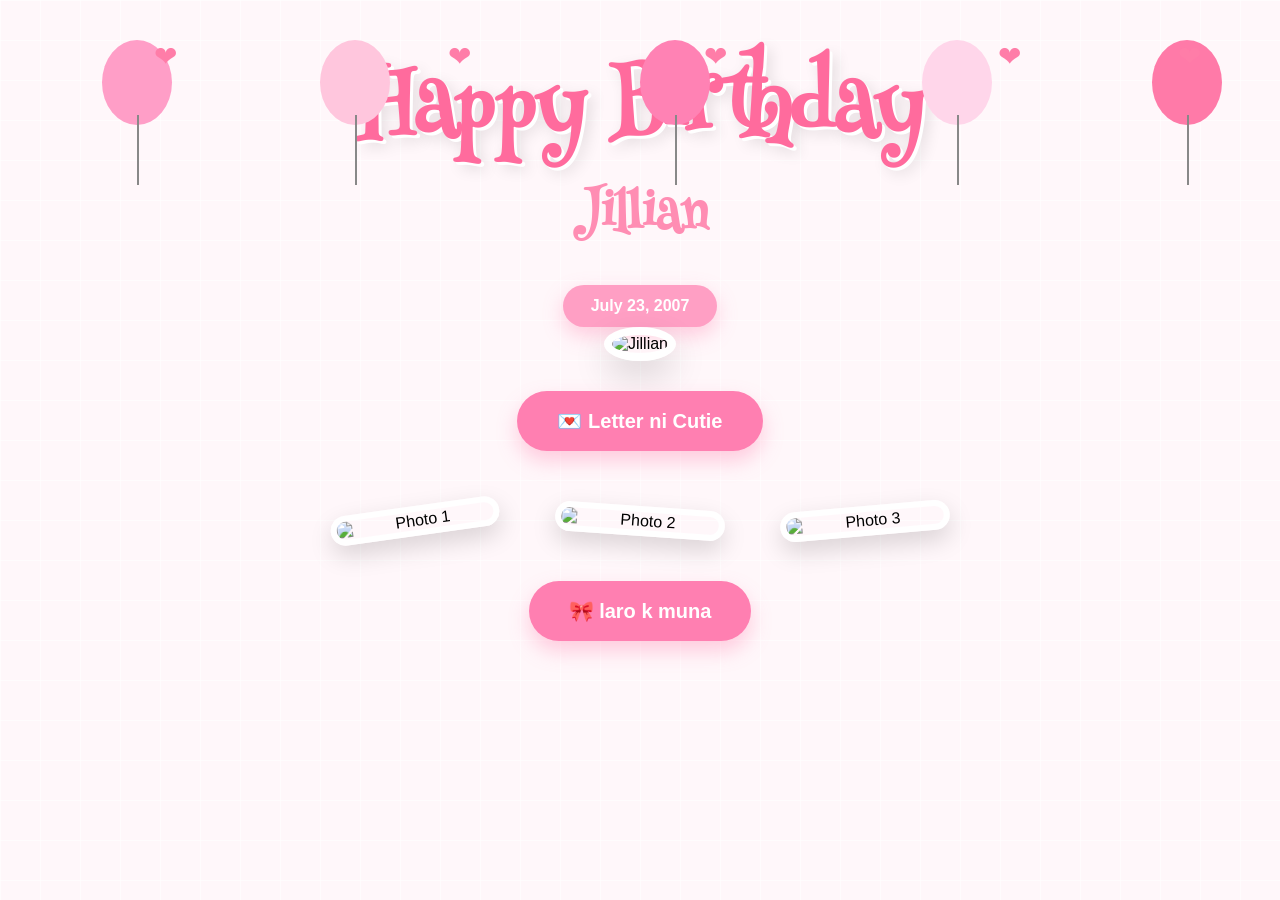
==== index.html @ 8d05cf62 "Add files via upload" ====
<!DOCTYPE html>
<html lang="en">

<head>
    <meta charset="UTF-8">
    <meta name="viewport" content="width=device-width, initial-scale=1.0">

    <title>Happy Birthday Jillian</title>

    <!-- Google Font -->
    <link rel="preconnect" href="https://fonts.googleapis.com">
    <link rel="preconnect" href="https://fonts.gstatic.com" crossorigin>
    <link href="https://fonts.googleapis.com/css2?family=Henny+Penny&display=swap" rel="stylesheet">

    <!-- Your CSS -->
    <link rel="stylesheet" href="style.css">
</head>

<body>

<div class="balloon balloon1"></div>
<div class="balloon balloon2"></div>
<div class="balloon balloon3"></div>
<div class="balloon balloon4"></div>
<div class="balloon balloon5"></div>

<div class="heart heart1">❤</div>
<div class="heart heart2">❤</div>
<div class="heart heart3">❤</div>
<div class="heart heart4">❤</div>
<div class="heart heart5">❤</div>

<body>

    <h1 class="title">Happy Birthday</h1>

    <h2 class="name">Jillian</h2>

    <div class="date">
        July 23, 2007
    </div>

    <div class="profile-container">
        <img src="images/jillian.jpg" class="profile" alt="Jillian">
    </div>

    <button id="openLetter">
        💌 Letter ni Cutie
    </button>

    <div class="gallery">

        <img src="images/photo1.jpg" alt="Photo 1">

        <img src="images/photo2.jpg" alt="Photo 2">

        <img src="images/photo3.jpg" alt="Photo 3">

    </div>

    <div id="letter">

        <h2>Dear Jillian,</h2>

        <p>
            Happy happy birthday bff ko na palagi ako binubullyyy!!<br><br>

            Enjoy ur dayyyy and spend ur pera wisely cuz I know for sure dami mong pera ngaunnn.<br><br>

            Hindi na para mag long message pa kasi hindi naman ako weirdo HAHAHAHA, pero happy birthday!!!!<br><br>

            Sana friend mo pa rin aq at ka-streak hanggang 90th birthday mo... kaso baka patay na ako non JAJAHAHAHAHAHA.<br><br>

            Happy Birthday, Jillian!! Enjoy your special day!!
        </p>

        <button id="closeLetter">
            Close
        </button>

    </div>

    <script src="script.js"></script>

</body>

<button onclick="window.location.href='memory.html'">
    🎀 laro k muna
</button>
---- style.css ----
/* ===========================
   GENERAL
=========================== */

*{
    margin:0;
    padding:0;
    box-sizing:border-box;
}

body{
    background:#fff7fa;
    background-image:
        linear-gradient(rgba(255,255,255,.6) 1px, transparent 1px),
        linear-gradient(90deg, rgba(255,255,255,.6) 1px, transparent 1px);
    background-size:40px 40px;

    font-family:Arial, sans-serif;
    text-align:center;
    overflow-x:hidden;
    animation:fadeIn 1.2s ease;
    padding:40px 20px;
}

/* ===========================
   TITLE
=========================== */

.title{
    font-family:"Henny Penny", cursive;
    font-size:80px;
    color:#ff6b9d;
    text-shadow:
        3px 3px 0 white,
        6px 6px 15px rgba(0,0,0,.12);

    animation:bounce 3s ease-in-out infinite;
}

.name{
    font-family:"Henny Penny", cursive;
    font-size:48px;
    color:#ff8db3;
    margin-top:-8px;
    margin-bottom:15px;
}

/* ===========================
   DATE
=========================== */

.date{
    display:inline-block;

    margin-top:10px;

    background:#ff9fc4;

    color:white;

    padding:12px 28px;

    border-radius:40px;

    font-weight:bold;

    box-shadow:0 8px 20px rgba(255,120,170,.35);
}

/* ===========================
   PROFILE PHOTO
=========================== */

.profile{

    width:260px;

    border-radius:50%;

    border:8px solid white;

    object-fit:cover;

    box-shadow:0 15px 35px rgba(0,0,0,.15);

    transition:.3s;
}

.profile:hover{

    transform:scale(1.04);
}

/* ===========================
   BUTTONS
=========================== */

button{

    margin-top:30px;

    background:#ff7fb1;

    color:white;

    border:none;

    padding:18px 40px;

    border-radius:50px;

    font-size:20px;

    font-weight:bold;

    cursor:pointer;

    transition:.3s;

    box-shadow:0 10px 20px rgba(255,120,170,.35);
}

button:hover{

    background:#ff5d9a;

    transform:translateY(-4px) scale(1.05);
}

/* ===========================
   LETTER POPUP
=========================== */

#letter{

    display:none;

    position:fixed;

    top:50%;

    left:50%;

    transform:translate(-50%,-50%);

    width:90%;

    max-width:720px;

    background:white;

    border-radius:30px;

    padding:40px;

    box-shadow:0 20px 50px rgba(0,0,0,.18);

    z-index:999;

    animation:popup .35s ease;
}

#letter h2{

    font-family:"Henny Penny", cursive;

    color:#ff7aa8;

    font-size:40px;

    margin-bottom:20px;
}

#letter p{

    font-size:20px;

    color:#444;

    line-height:1.8;

    margin-bottom:25px;
}

/* ===========================
   GALLERY
=========================== */

.gallery{

    margin-top:40px;

    display:flex;

    justify-content:center;

    align-items:center;

    gap:25px;

    flex-wrap:wrap;

}

.gallery img{

    width:170px;

    margin:15px;

    border-radius:20px;

    border:6px solid white;

    box-shadow:0 10px 25px rgba(0,0,0,.15);

    transition:.3s;
}

.gallery img:nth-child(1){

    transform:rotate(-8deg);

}

.gallery img:nth-child(2){

    transform:rotate(4deg);

}

.gallery img:nth-child(3){

    transform:rotate(-5deg);

}

.gallery img:hover{

    transform:scale(1.08) rotate(0deg);

}
/* ===========================
   ANIMATIONS
=========================== */

@keyframes fadeIn{

    from{

        opacity:0;

    }

    to{

        opacity:1;

    }

}

@keyframes bounce{

    0%{

        transform:translateY(0);

    }

    50%{

        transform:translateY(-10px);

    }

    100%{

        transform:translateY(0);

    }

}

@keyframes popup{

    from{

        opacity:0;

        transform:translate(-50%,-50%) scale(.8);

    }

    to{

        opacity:1;

        transform:translate(-50%,-50%) scale(1);

    }

}

/* ===========================
   RESPONSIVE
=========================== */

@media(max-width:768px){

    .title{

        font-size:55px;

    }

    .name{

        font-size:34px;

    }

    .profile{

        width:190px;

    }

    .date{

        font-size:15px;

    }

    button{

        font-size:17px;

        padding:15px 28px;

    }

    #letter{

        padding:25px;

    }

    #letter h2{

        font-size:32px;

    }

    #letter p{

        font-size:17px;

    }

}

/* ===========================
   FLOATING BALLOONS
=========================== */

.balloon{
    position: fixed;
    width: 70px;
    height: 85px;
    border-radius: 50%;
    z-index: 5;
    pointer-events: none;
    animation: floatBalloon 12s linear infinite;
}
.balloon::before{

    content:"";

    position:absolute;

    width:2px;

    height:70px;

    background:#888;

    left:50%;

    top:75px;
}

.balloon1{

    background:#ff9ec7;

    left:8%;

    animation-duration:12s;

}

.balloon2{

    background:#ffc6dd;

    left:25%;

    animation-duration:16s;

}

.balloon3{

    background:#ff82b4;

    left:50%;

    animation-duration:14s;

}

.balloon4{

    background:#ffd6ea;

    left:72%;

    animation-duration:18s;

}

.balloon5{

    background:#ff7aa8;

    left:90%;

    animation-duration:15s;

}

@keyframes floatBalloon{

    from{

        transform:translateY(120vh);

    }

    to{

        transform:translateY(-200px);

    }

}

/* ===========================
   FLOATING HEARTS
=========================== */

.heart{
    position: fixed;
    color: #ff7da8;
    font-size: 28px;
    z-index: 5;
    pointer-events: none;
    animation: floatHeart 8s linear infinite;
}

.heart1{

    left:12%;

    animation-duration:8s;

}

.heart2{

    left:35%;

    animation-duration:10s;

}

.heart3{

    left:55%;

    animation-duration:9s;

}

.heart4{

    left:78%;

    animation-duration:11s;

}

.heart5{

    left:92%;

    animation-duration:7s;

}

@keyframes floatHeart{

    from{

        transform:translateY(110vh) rotate(0deg);

    }

    to{

        transform:translateY(-150px) rotate(360deg);

    }

}
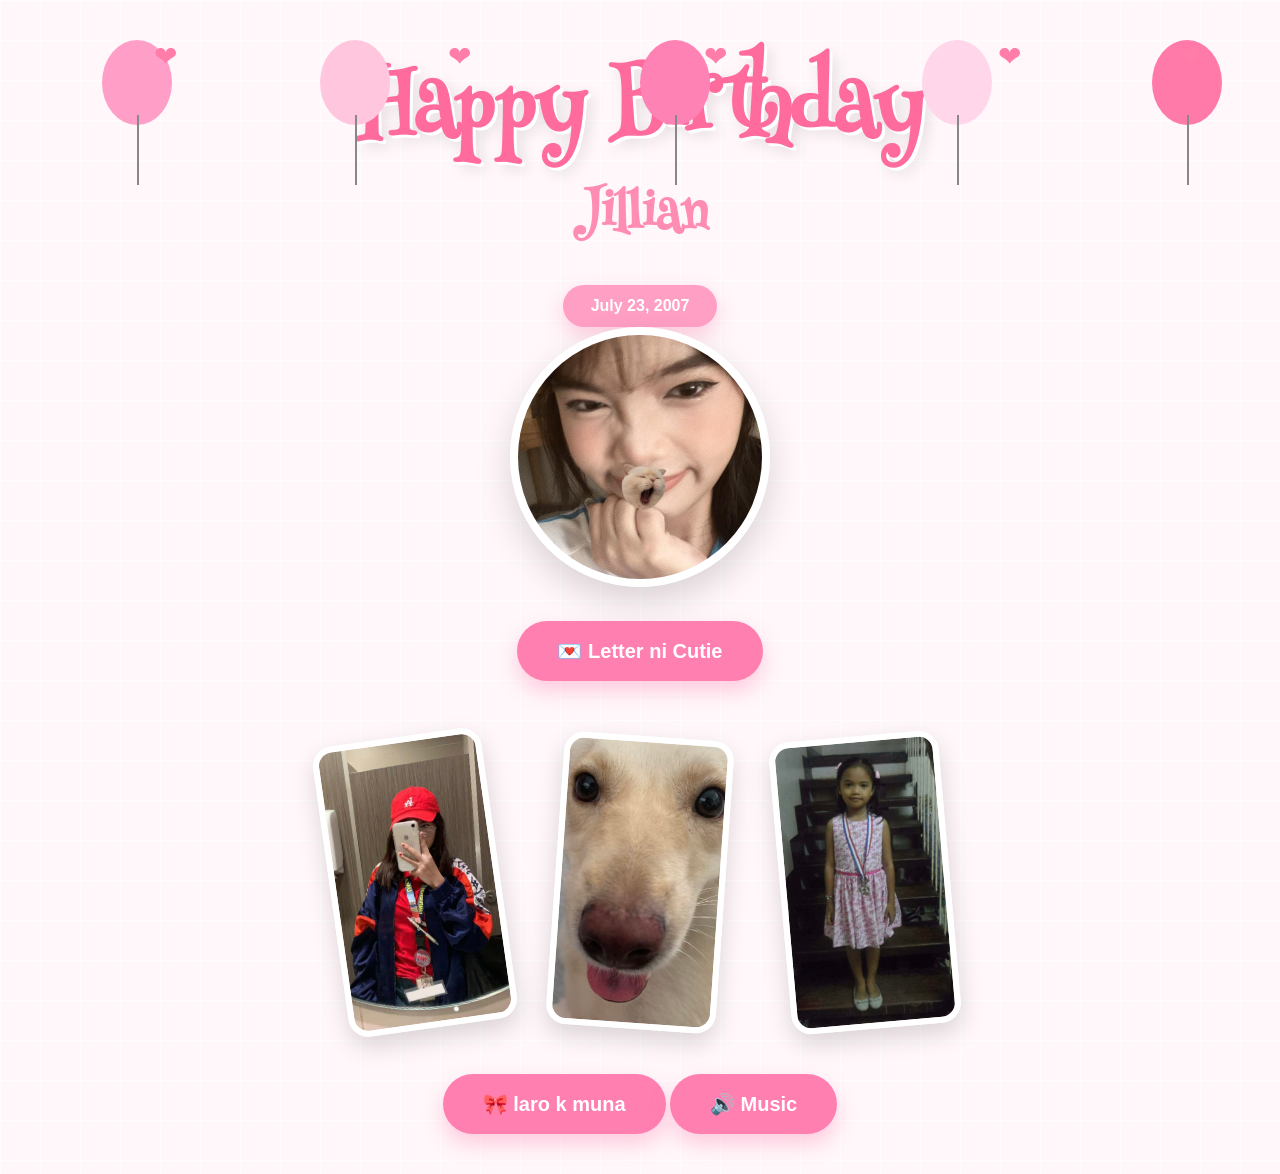
==== commit 23bf0a6f: "Update index.html" ====
--- a/index.html
+++ b/index.html
@@ -12,26 +12,27 @@
     <link rel="preconnect" href="https://fonts.gstatic.com" crossorigin>
     <link href="https://fonts.googleapis.com/css2?family=Henny+Penny&display=swap" rel="stylesheet">
 
-    <!-- Your CSS -->
+    <!-- CSS -->
     <link rel="stylesheet" href="style.css">
 </head>
 
 <body>
 
-<div class="balloon balloon1"></div>
-<div class="balloon balloon2"></div>
-<div class="balloon balloon3"></div>
-<div class="balloon balloon4"></div>
-<div class="balloon balloon5"></div>
+    <!-- Floating Balloons -->
+    <div class="balloon balloon1"></div>
+    <div class="balloon balloon2"></div>
+    <div class="balloon balloon3"></div>
+    <div class="balloon balloon4"></div>
+    <div class="balloon balloon5"></div>
 
-<div class="heart heart1">❤</div>
-<div class="heart heart2">❤</div>
-<div class="heart heart3">❤</div>
-<div class="heart heart4">❤</div>
-<div class="heart heart5">❤</div>
+    <!-- Floating Hearts -->
+    <div class="heart heart1">❤</div>
+    <div class="heart heart2">❤</div>
+    <div class="heart heart3">❤</div>
+    <div class="heart heart4">❤</div>
+    <div class="heart heart5">❤</div>
 
-<body>
-
+    <!-- Title -->
     <h1 class="title">Happy Birthday</h1>
 
     <h2 class="name">Jillian</h2>
@@ -40,14 +41,17 @@
         July 23, 2007
     </div>
 
+    <!-- Profile Picture -->
     <div class="profile-container">
         <img src="images/jillian.jpg" class="profile" alt="Jillian">
     </div>
 
+    <!-- Letter Button -->
     <button id="openLetter">
         💌 Letter ni Cutie
     </button>
 
+    <!-- Gallery -->
     <div class="gallery">
 
         <img src="images/photo1.jpg" alt="Photo 1">
@@ -58,9 +62,10 @@
 
     </div>
 
+    <!-- Letter -->
     <div id="letter">
 
-        <h2>Dear Jillian,</h2>
+        <h2>"Dear Jillian,"</h2>
 
         <p>
             Happy happy birthday bff ko na palagi ako binubullyyy!!<br><br>
@@ -69,7 +74,7 @@
 
             Hindi na para mag long message pa kasi hindi naman ako weirdo HAHAHAHA, pero happy birthday!!!!<br><br>
 
-            Sana friend mo pa rin aq at ka-streak hanggang 90th birthday mo... kaso baka patay na ako non JAJAHAHAHAHAHA.<br><br>
+            Sana friend mo pa rin aq at ka-streak hanggang 90th birthday mo... kaso baka patay na ako non JAJAHAHAHAHAHA<br><br>
 
             Happy Birthday, Jillian!! Enjoy your special day!!
         </p>
@@ -80,10 +85,25 @@
 
     </div>
 
+    <!-- Memory Game Button -->
+    <button onclick="window.location.href='memory.html'">
+        🎀 laro k muna
+    </button>
+
+    <!-- Music Button -->
+    <button id="musicBtn">
+        🔊 Music
+    </button>
+
+    <!-- Background Music -->
+    <audio id="bgMusic" loop>
+        <source src="music/birthday.mp3" type="audio/mpeg">
+        Your browser does not support the audio element.
+    </audio>
+
+    <!-- JavaScript -->
     <script src="script.js"></script>
 
 </body>
 
-<button onclick="window.location.href='memory.html'">
-    🎀 laro k muna
-</button>
+</html>
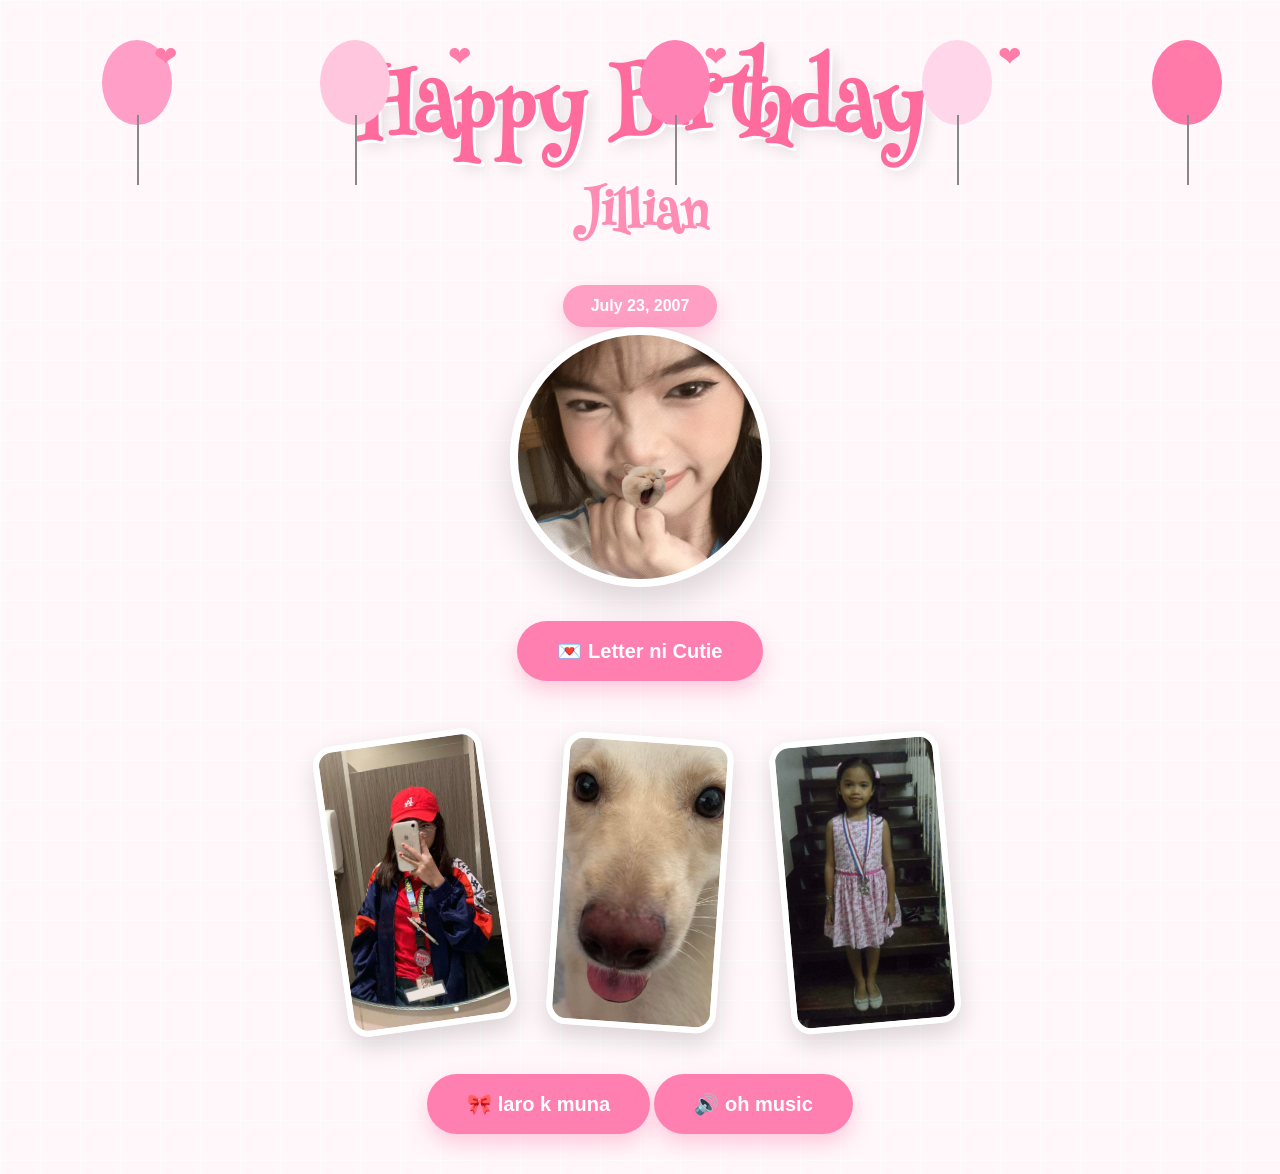
==== commit 81818133: "Add files via upload" ====
--- a/index.html
+++ b/index.html
@@ -92,7 +92,7 @@
 
     <!-- Music Button -->
     <button id="musicBtn">
-        🔊 Music
+        🔊 oh music
     </button>
 
     <!-- Background Music -->
@@ -106,4 +106,4 @@
 
 </body>
 
-</html>
+</html>
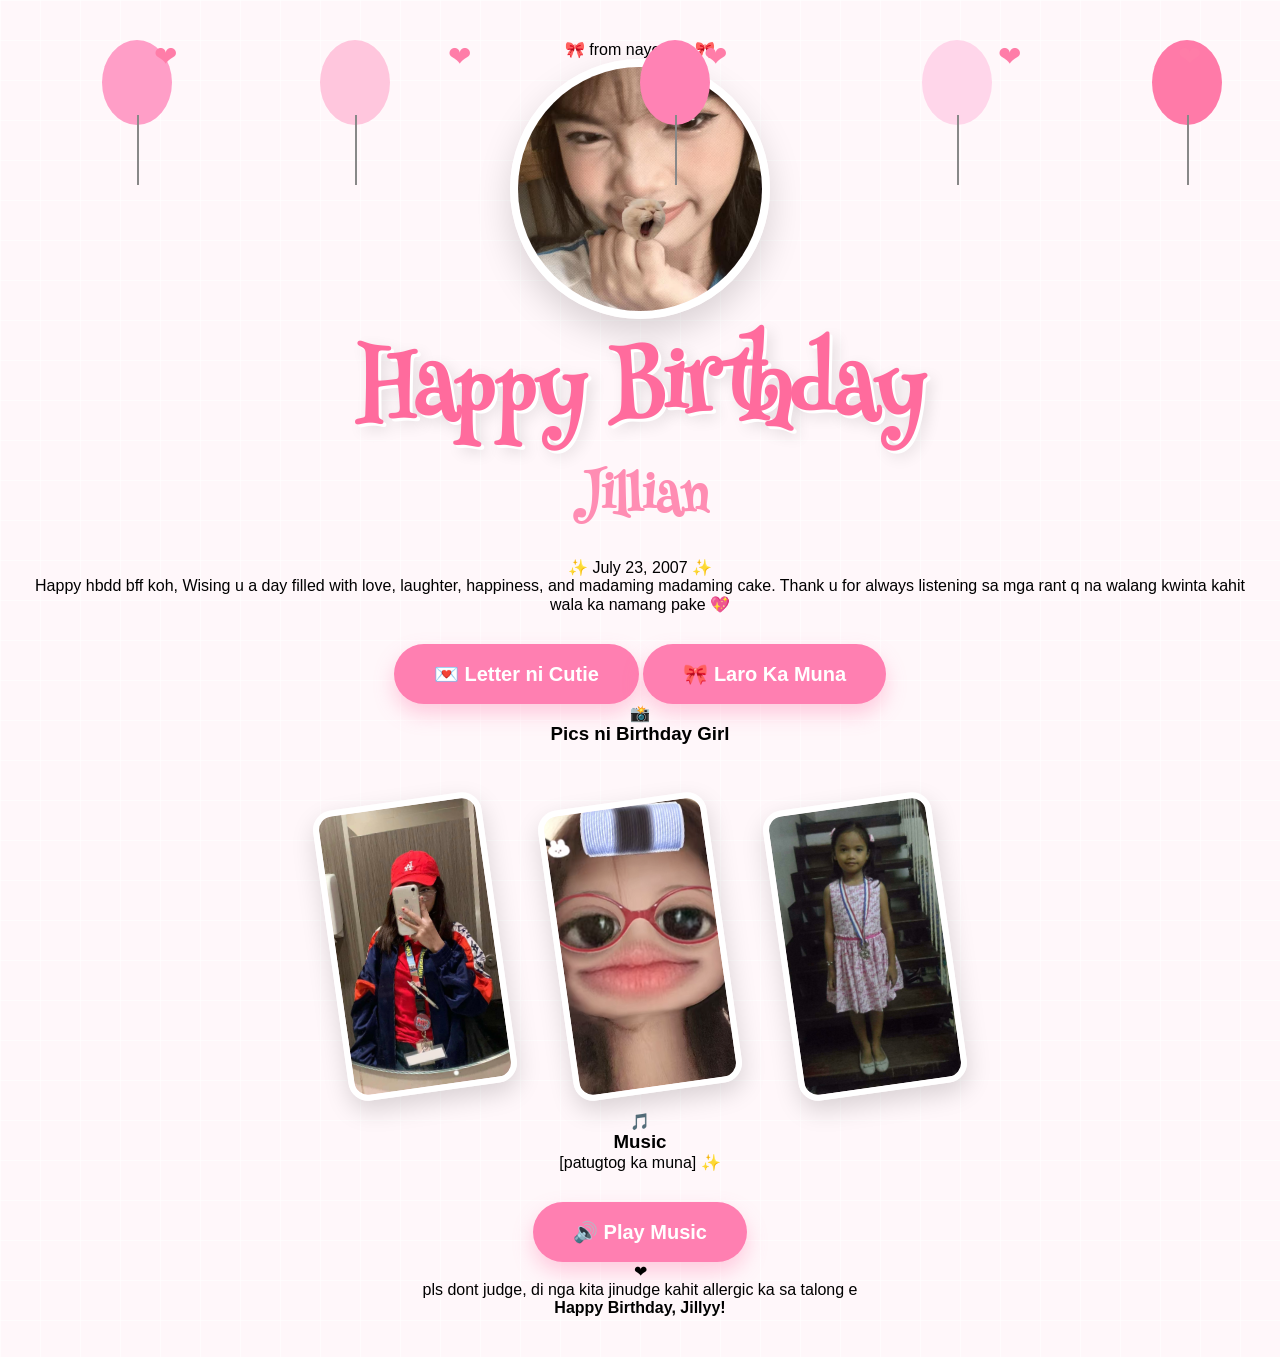
==== commit 5b231dbc: "Update index.html" ====
--- a/index.html
+++ b/index.html
@@ -7,10 +7,11 @@
 
     <title>Happy Birthday Jillian</title>
 
-    <!-- Google Font -->
+    <!-- Google Fonts -->
     <link rel="preconnect" href="https://fonts.googleapis.com">
     <link rel="preconnect" href="https://fonts.gstatic.com" crossorigin>
-    <link href="https://fonts.googleapis.com/css2?family=Henny+Penny&display=swap" rel="stylesheet">
+
+    <link href="https://fonts.googleapis.com/css2?family=Henny+Penny&family=Quicksand:wght@400;500;600;700&display=swap" rel="stylesheet">
 
     <!-- CSS -->
     <link rel="stylesheet" href="style.css">
@@ -18,7 +19,16 @@
 
 <body>
 
+    <!-- Background Decorations -->
+
+    <div class="gradient-bg"></div>
+
+    <div class="blur-circle blur1"></div>
+    <div class="blur-circle blur2"></div>
+    <div class="blur-circle blur3"></div>
+
     <!-- Floating Balloons -->
+
     <div class="balloon balloon1"></div>
     <div class="balloon balloon2"></div>
     <div class="balloon balloon3"></div>
@@ -26,84 +36,247 @@
     <div class="balloon balloon5"></div>
 
     <!-- Floating Hearts -->
+
     <div class="heart heart1">❤</div>
     <div class="heart heart2">❤</div>
     <div class="heart heart3">❤</div>
     <div class="heart heart4">❤</div>
     <div class="heart heart5">❤</div>
 
-    <!-- Title -->
-    <h1 class="title">Happy Birthday</h1>
-
-    <h2 class="name">Jillian</h2>
-
-    <div class="date">
-        July 23, 2007
-    </div>
-
-    <!-- Profile Picture -->
-    <div class="profile-container">
-        <img src="images/jillian.jpg" class="profile" alt="Jillian">
-    </div>
-
-    <!-- Letter Button -->
-    <button id="openLetter">
-        💌 Letter ni Cutie
-    </button>
-
-    <!-- Gallery -->
-    <div class="gallery">
-
-        <img src="images/photo1.jpg" alt="Photo 1">
-
-        <img src="images/photo2.jpg" alt="Photo 2">
-
-        <img src="images/photo3.jpg" alt="Photo 3">
-
-    </div>
-
-    <!-- Letter -->
-    <div id="letter">
-
-        <h2>"Dear Jillian,"</h2>
+    <!-- Sparkles -->
+
+    <div class="sparkle sparkle1"></div>
+    <div class="sparkle sparkle2"></div>
+    <div class="sparkle sparkle3"></div>
+    <div class="sparkle sparkle4"></div>
+    <div class="sparkle sparkle5"></div>
+    <div class="sparkle sparkle6"></div>
+
+    <!-- Page Container -->
+
+    <main class="container">
+
+        <!-- Hero Card -->
+
+        <section class="hero-card">
+
+            <div class="ribbon">
+                🎀 from nayeonie 🎀
+            </div>
+
+            <div class="profile-wrapper">
+
+                <div class="profile-ring">
+
+                    <img
+                        src="images/jillian.jpg"
+                        alt="Jillian"
+                        class="profile">
+
+                </div>
+
+            </div>
+
+            <h1 class="title">
+                Happy Birthday
+            </h1>
+
+            <h2 class="name">
+                Jillian
+            </h2>
+
+            <div class="date-pill">
+                ✨ July 23, 2007 ✨
+            </div>
+
+            <p class="subtitle">
+                Happy hbdd bff koh, Wising u a day filled with love,
+                laughter, happiness, and madaming madaming cake.
+                Thank u for always listening sa mga rant q na walang kwinta 
+                kahit wala ka namang pake 💖
+            </p>
+
+            <div class="hero-buttons">
+
+                <button id="openLetter" class="primary-btn">
+                    💌 Letter ni Cutie
+                </button>
+
+                <button
+                    class="secondary-btn"
+                    onclick="window.location.href='memory.html'">
+
+                    🎀 Laro Ka Muna
+
+                </button>
+
+            </div>
+
+        </section>
+
+        <!-- Photo Gallery -->
+
+        <section class="gallery-section">
+
+            <div class="section-title">
+
+                <span>📸</span>
+
+                <h3>Pics ni Birthday Girl</h3>
+
+            </div>
+
+            <div class="gallery">
+
+                <div class="photo-card">
+
+                    <img
+                        src="images/photo1.jpg"
+                        alt="Photo 1">
+
+                </div>
+
+                <div class="photo-card">
+
+                    <img
+                        src="images/photo2.jpg"
+                        alt="Photo 2">
+
+                </div>
+
+                <div class="photo-card">
+
+                    <img
+                        src="images/photo3.jpg"
+                        alt="Photo 3">
+
+                </div>
+
+            </div>
+
+        </section>
+                <!-- Letter Modal -->
+
+        <div class="overlay" id="overlay"></div>
+
+        <div id="letter" class="letter-modal">
+
+            <div class="letter-paper">
+
+                <div class="letter-top">
+
+                    <div class="stamp">
+                        💌
+                    </div>
+
+                    <h2>
+                        Dear Jillian,
+                    </h2>
+
+                </div>
+
+                <div class="letter-content">
+
+                    <p>
+                        Happy happy birthday bff ko na palagi ako binubullyyy!!
+                    </p>
+
+                    <p>
+                        Enjoy ur dayyyy and spend ur pera wisely cuz I know for sure dami mong pera ngaunnn.
+                    </p>
+
+                    <p>
+                        Hindi na para mag long message pa kasi hindi naman ako weirdo HAHAHAHA, pero happy birthday!!!!
+                    </p>
+
+                    <p>
+                        Sana friend mo pa rin aq at ka-streak hanggang 90th birthday mo...
+                        kaso baka patay na ako non JAJAHAHAHAHAHA
+                    </p>
+
+                    <p>
+                        Happy Birthday, Jillian!!
+                        Enjoy your special day!! 💖
+                    </p>
+
+                </div>
+
+                <button id="closeLetter" class="close-btn">
+                    Close Letter
+                </button>
+
+            </div>
+
+        </div>
+
+        <!-- Music Card -->
+
+        <section class="music-card">
+
+            <div class="music-icon">
+                🎵
+            </div>
+
+            <div class="music-text">
+
+                <h3>
+                    Music
+                </h3>
+
+                <p>
+                    [patugtog ka muna] ✨
+                </p>
+
+            </div>
+
+            <button id="musicBtn" class="music-btn">
+                🔊 Play Music
+            </button>
+
+        </section>
+
+    </main>
+
+    <!-- Footer -->
+
+    <footer>
+
+        <div class="footer-heart">
+
+            ❤
+
+        </div>
 
         <p>
-            Happy happy birthday bff ko na palagi ako binubullyyy!!<br><br>
-
-            Enjoy ur dayyyy and spend ur pera wisely cuz I know for sure dami mong pera ngaunnn.<br><br>
-
-            Hindi na para mag long message pa kasi hindi naman ako weirdo HAHAHAHA, pero happy birthday!!!!<br><br>
-
-            Sana friend mo pa rin aq at ka-streak hanggang 90th birthday mo... kaso baka patay na ako non JAJAHAHAHAHAHA<br><br>
-
-            Happy Birthday, Jillian!! Enjoy your special day!!
+
+            pls dont judge, di nga
+            kita jinudge kahit
+            allergic ka sa talong e
+
         </p>
 
-        <button id="closeLetter">
-            Close
-        </button>
-
-    </div>
-
-    <!-- Memory Game Button -->
-    <button onclick="window.location.href='memory.html'">
-        🎀 laro k muna
-    </button>
-
-    <!-- Music Button -->
-    <button id="musicBtn">
-        🔊 oh music
-    </button>
+        <h4>
+
+            Happy Birthday, Jillyy!
+
+        </h4>
+
+    </footer>
 
     <!-- Background Music -->
+
     <audio id="bgMusic" loop>
-        <source src="music/birthday.mp3" type="audio/mpeg">
-        Your browser does not support the audio element.
+
+        <source
+            src="music/birthday.mp3"
+            type="audio/mpeg">
+
     </audio>
 
     <!-- JavaScript -->
+
     <script src="script.js"></script>
 
 </body>
 
-</html>+</html>
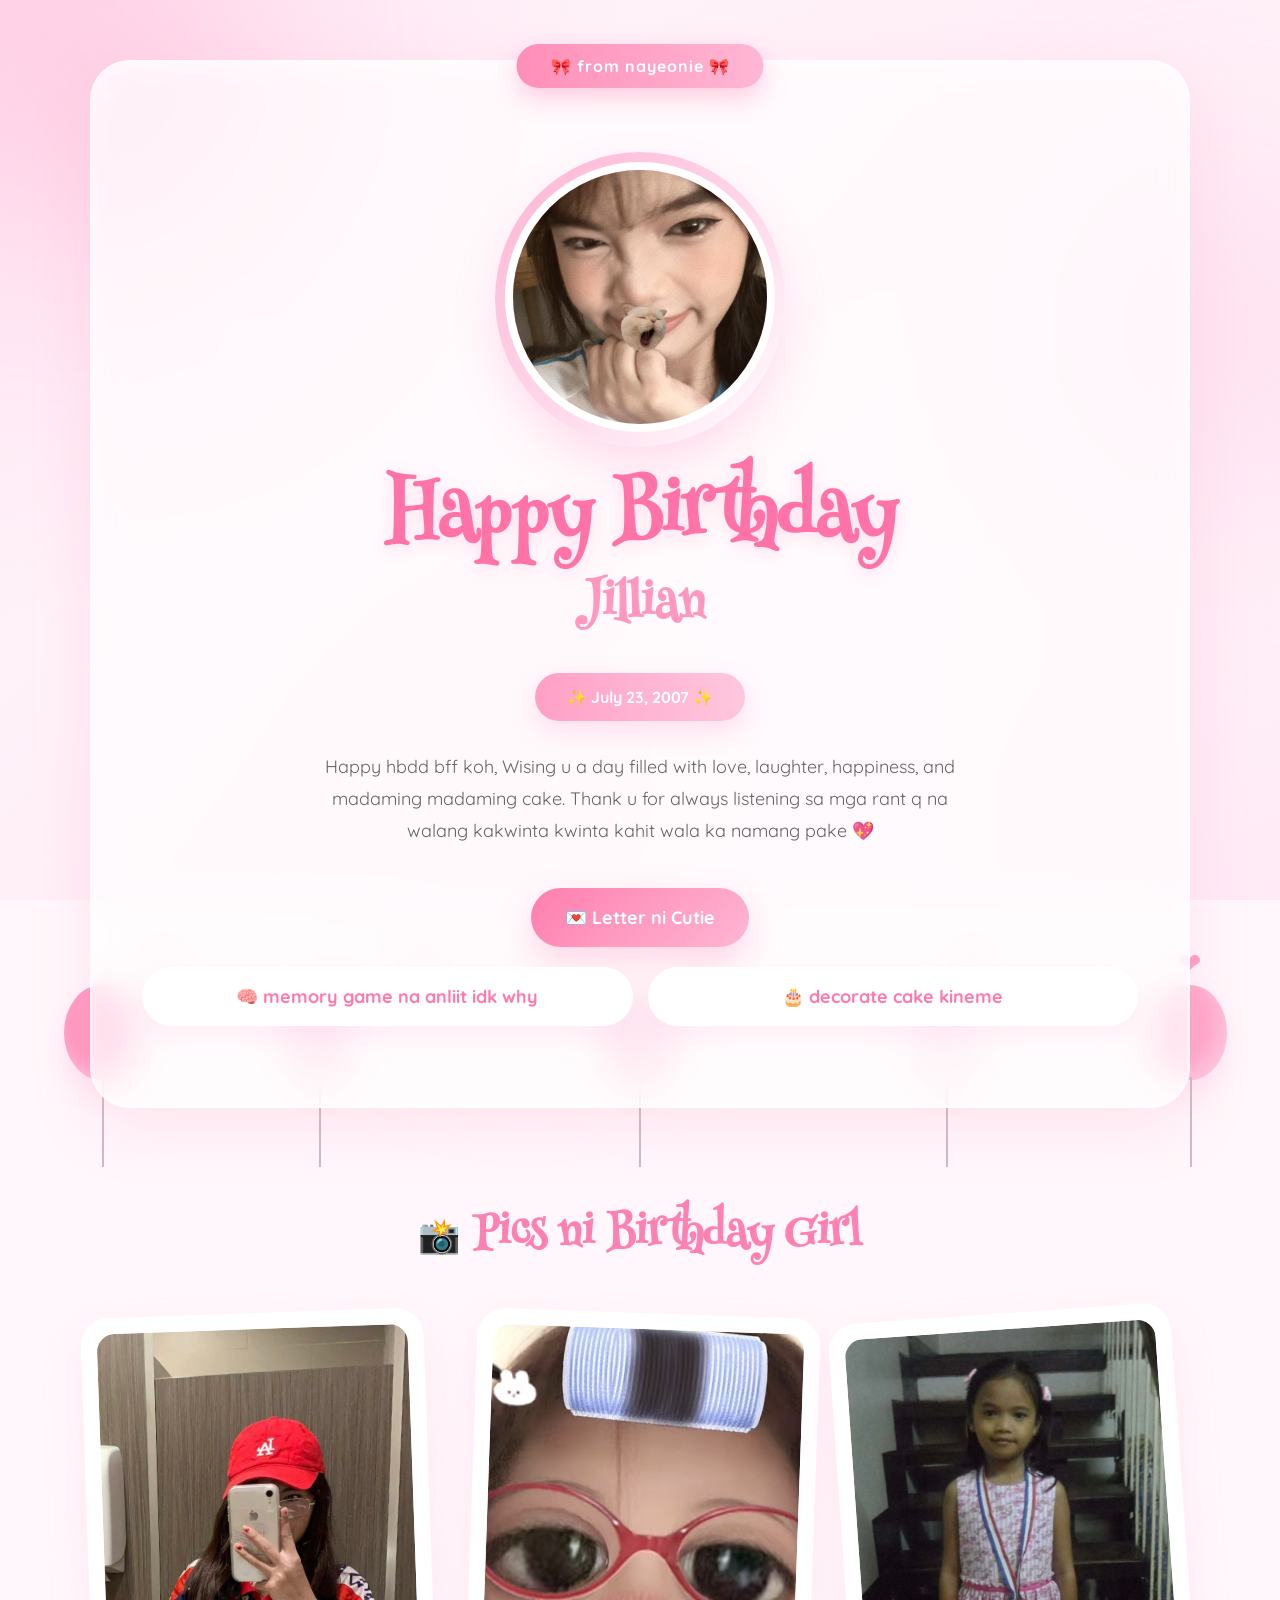
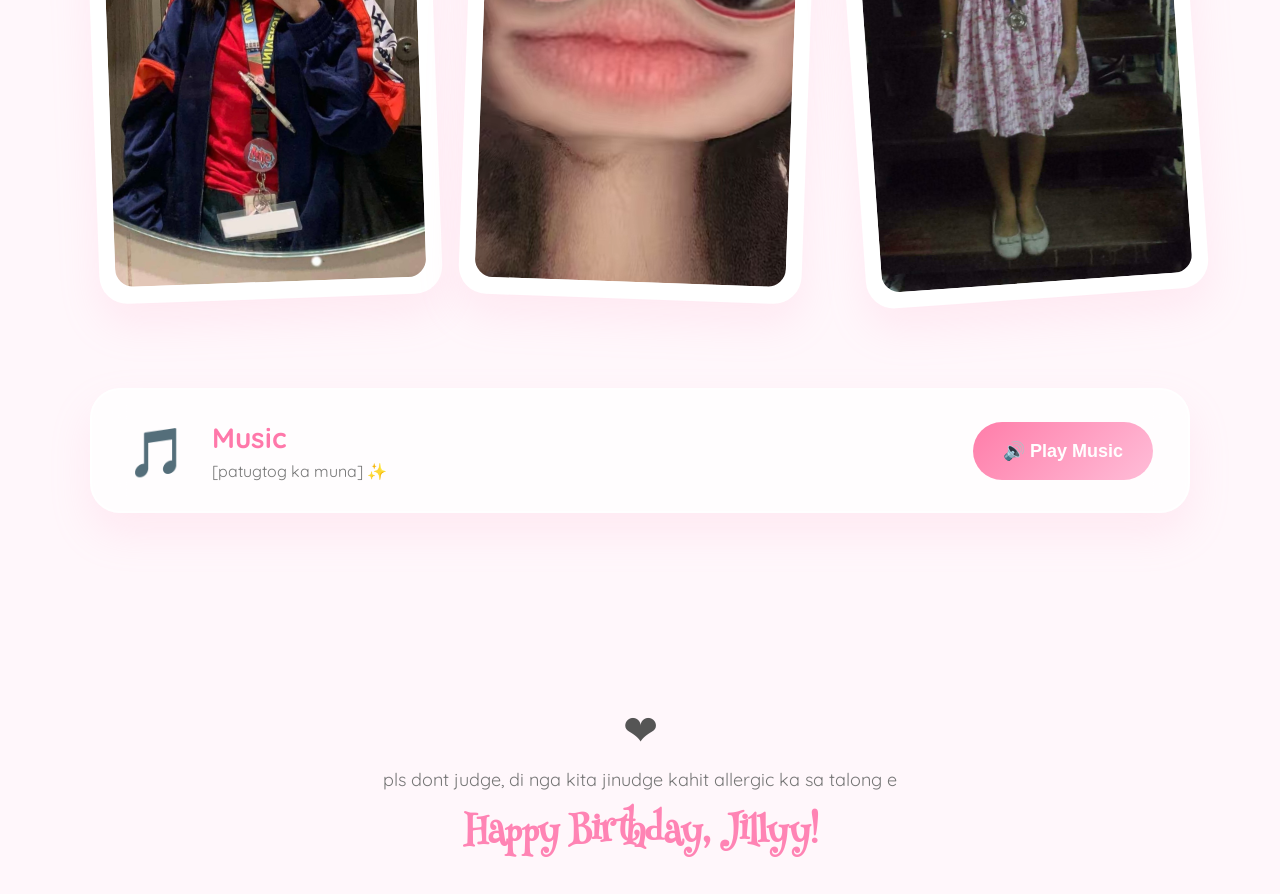
==== commit e21e4102: "Add files via upload" ====
--- a/index.html
+++ b/index.html
@@ -2,19 +2,31 @@
 <html lang="en">
 
 <head>
+
     <meta charset="UTF-8">
-    <meta name="viewport" content="width=device-width, initial-scale=1.0">
+
+    <meta name="viewport"
+          content="width=device-width, initial-scale=1.0">
 
     <title>Happy Birthday Jillian</title>
 
     <!-- Google Fonts -->
-    <link rel="preconnect" href="https://fonts.googleapis.com">
-    <link rel="preconnect" href="https://fonts.gstatic.com" crossorigin>
-
-    <link href="https://fonts.googleapis.com/css2?family=Henny+Penny&family=Quicksand:wght@400;500;600;700&display=swap" rel="stylesheet">
+
+    <link rel="preconnect"
+          href="https://fonts.googleapis.com">
+
+    <link rel="preconnect"
+          href="https://fonts.gstatic.com"
+          crossorigin>
+
+    <link href="https://fonts.googleapis.com/css2?family=Henny+Penny&family=Quicksand:wght@400;500;600;700&display=swap"
+          rel="stylesheet">
 
     <!-- CSS -->
-    <link rel="stylesheet" href="style.css">
+
+    <link rel="stylesheet"
+          href="style.css">
+
 </head>
 
 <body>
@@ -92,29 +104,38 @@
             <p class="subtitle">
                 Happy hbdd bff koh, Wising u a day filled with love,
                 laughter, happiness, and madaming madaming cake.
-                Thank u for always listening sa mga rant q na walang kwinta 
-                kahit wala ka namang pake 💖
+                Thank u for always listening sa mga rant q na walang kakwinta
+                kwinta kahit wala ka namang pake 💖
             </p>
 
             <div class="hero-buttons">
 
-                <button id="openLetter" class="primary-btn">
-                    💌 Letter ni Cutie
-                </button>
-
-                <button
-                    class="secondary-btn"
-                    onclick="window.location.href='memory.html'">
-
-                    🎀 Laro Ka Muna
-
-                </button>
-
-            </div>
+    <button id="openLetter"
+            class="primary-btn">
+        💌 Letter ni Cutie
+    </button>
+
+    <div class="game-buttons">
+
+        <button
+            class="secondary-btn"
+            onclick="window.location.href='memory.html'">
+            🧠 memory game na anliit idk why
+        </button>
+
+        <button
+            class="secondary-btn"
+            onclick="window.location.href='cake.html'">
+            🎂 decorate cake kineme
+        </button>
+
+
+    </div>
+
+</div>
 
         </section>
-
-        <!-- Photo Gallery -->
+                <!-- Photo Gallery -->
 
         <section class="gallery-section">
 
@@ -155,7 +176,8 @@
             </div>
 
         </section>
-                <!-- Letter Modal -->
+
+        <!-- Letter Modal -->
 
         <div class="overlay" id="overlay"></div>
 
@@ -236,8 +258,7 @@
         </section>
 
     </main>
-
-    <!-- Footer -->
+        <!-- Footer -->
 
     <footer>
 
@@ -275,6 +296,7 @@
 
     <!-- JavaScript -->
 
+    <script src="music.js"></script>
     <script src="script.js"></script>
 
 </body>
--- a/style.css
+++ b/style.css
@@ -1,6 +1,10 @@
-/* ===========================
-   GENERAL
-=========================== */
+/* =====================================================
+   JILLIAN BIRTHDAY WEBSITE
+   STYLE.CSS
+   PART 1
+===================================================== */
+
+/* ========= RESET ========= */
 
 *{
     margin:0;
@@ -8,519 +12,1530 @@
     box-sizing:border-box;
 }
 
+html{
+    scroll-behavior:smooth;
+}
+
 body{
-    background:#fff7fa;
-    background-image:
-        linear-gradient(rgba(255,255,255,.6) 1px, transparent 1px),
-        linear-gradient(90deg, rgba(255,255,255,.6) 1px, transparent 1px);
-    background-size:40px 40px;
-
-    font-family:Arial, sans-serif;
+
+    font-family:"Quicksand",sans-serif;
+
+    background:#fff7fb;
+
+    color:#555;
+
+    overflow-x:hidden;
+
+    position:relative;
+
+    min-height:100vh;
+
+}
+
+/* ========= BACKGROUND ========= */
+
+.gradient-bg{
+
+    position:fixed;
+
+    inset:0;
+
+    background:
+
+    radial-gradient(circle at top left,#ffd9ec 0%,transparent 40%),
+
+
+    radial-gradient(circle at bottom right,#ffeaf5 0%,transparent 45%),
+
+
+    linear-gradient(135deg,#fff8fc,#ffeef7,#fff8fc);
+
+    z-index:-10;
+
+}
+
+.blur-circle{
+
+    position:fixed;
+
+    border-radius:50%;
+
+    filter:blur(90px);
+
+    opacity:.55;
+
+    z-index:-9;
+
+}
+
+.blur1{
+
+    width:320px;
+
+    height:320px;
+
+    background:#ffc5de;
+
+    top:-100px;
+
+    left:-80px;
+
+}
+
+.blur2{
+
+    width:350px;
+
+    height:350px;
+
+    background:#ffd7ea;
+
+    right:-120px;
+
+    top:150px;
+
+}
+
+.blur3{
+
+    width:280px;
+
+    height:280px;
+
+    background:#ffe8f4;
+
+    bottom:-80px;
+
+    left:30%;
+
+}
+
+/* ========= MAIN CONTAINER ========= */
+
+.container{
+
+    width:min(1100px,92%);
+
+    margin:auto;
+
+    padding:60px 0 100px;
+
+}
+
+/* ========= HERO CARD ========= */
+
+.hero-card{
+
+    position:relative;
+
     text-align:center;
-    overflow-x:hidden;
-    animation:fadeIn 1.2s ease;
-    padding:40px 20px;
-}
-
-/* ===========================
-   TITLE
-=========================== */
+
+    background:rgba(255,255,255,.65);
+
+    backdrop-filter:blur(18px);
+
+    border:2px solid rgba(255,255,255,.6);
+
+    border-radius:40px;
+
+    padding:80px 50px;
+
+    box-shadow:
+
+    0 20px 60px rgba(255,145,185,.18),
+
+    0 8px 20px rgba(255,255,255,.5) inset;
+
+}
+
+/* ========= RIBBON ========= */
+
+.ribbon{
+
+    position:absolute;
+
+    top:-18px;
+
+    left:50%;
+
+    transform:translateX(-50%);
+
+    background:linear-gradient(
+        90deg,
+        #ff8eb8,
+        #ffb7d4
+    );
+
+    color:white;
+
+    font-weight:700;
+
+    letter-spacing:1px;
+
+    padding:12px 34px;
+
+    border-radius:40px;
+
+    box-shadow:0 10px 25px rgba(255,120,170,.35);
+
+}
+
+/* ========= PROFILE ========= */
+
+.profile-wrapper{
+
+    display:flex;
+
+    justify-content:center;
+
+    margin-top:10px;
+
+    margin-bottom:35px;
+
+}
+
+.profile-ring{
+
+    padding:10px;
+
+    border-radius:50%;
+
+    background:linear-gradient(
+        135deg,
+        #ffb3d3,
+        #ffd5e9,
+        white
+    );
+
+    box-shadow:
+
+    0 20px 40px rgba(255,145,185,.25);
+
+}
+
+.profile{
+
+    width:270px;
+
+    height:270px;
+
+    object-fit:cover;
+
+    border-radius:50%;
+
+    border:8px solid white;
+
+    transition:.35s;
+
+}
+
+.profile:hover{
+
+    transform:scale(1.05) rotate(-2deg);
+
+}
+
+/* ========= TITLES ========= */
 
 .title{
-    font-family:"Henny Penny", cursive;
-    font-size:80px;
-    color:#ff6b9d;
+
+    font-family:"Henny Penny",cursive;
+
+    font-size:72px;
+
+    color:#ff73a8;
+
+    line-height:1.05;
+
     text-shadow:
-        3px 3px 0 white,
-        6px 6px 15px rgba(0,0,0,.12);
-
-    animation:bounce 3s ease-in-out infinite;
+
+    0 4px 15px rgba(255,140,180,.25);
+
 }
 
 .name{
-    font-family:"Henny Penny", cursive;
+
+    margin-top:8px;
+
+    font-family:"Henny Penny",cursive;
+
+    font-size:46px;
+
+    color:#ff97bf;
+
+}
+
+/* ========= DATE ========= */
+
+.date-pill{
+
+    display:inline-block;
+
+    margin-top:25px;
+
+    padding:14px 32px;
+
+    border-radius:999px;
+
+    background:linear-gradient(
+        90deg,
+        #ff9fc6,
+        #ffc7de
+    );
+
+    color:white;
+
+    font-weight:700;
+
+    box-shadow:
+
+    0 10px 25px rgba(255,145,185,.25);
+
+}
+
+/* ========= SUBTITLE ========= */
+
+.subtitle{
+
+    width:min(650px,95%);
+
+    margin:30px auto 0;
+
+    font-size:18px;
+
+    line-height:1.8;
+
+    color:#666;
+
+}
+/* =====================================================
+   STYLE.CSS
+   PART 2
+===================================================== */
+
+
+/* ========= HERO BUTTONS ========= */
+
+.hero-buttons{
+
+    display:flex;
+
+    justify-content:center;
+
+    align-items:center;
+
+    gap:20px;
+
+    margin-top:40px;
+
+    flex-wrap:wrap;
+
+}
+
+.hero-buttons button{
+
+    border:none;
+
+    cursor:pointer;
+
+    font-family:"Quicksand",sans-serif;
+
+    font-weight:700;
+
+    font-size:18px;
+
+    border-radius:999px;
+
+    padding:18px 34px;
+
+    transition:.35s;
+
+}
+.game-buttons{
+
+    display:flex;
+
+    gap:20px;
+
+    justify-content:center;
+
+    width:100%;
+
+}
+/* ========= PRIMARY BUTTON ========= */
+
+.primary-btn{
+
+    background:linear-gradient(
+        135deg,
+        #ff7fad,
+        #ffb6d3
+    );
+
+    color:white;
+
+    box-shadow:
+        0 15px 35px rgba(255,120,170,.28);
+
+}
+
+.primary-btn:hover{
+
+    transform:translateY(-5px) scale(1.05);
+
+    box-shadow:
+        0 22px 40px rgba(255,120,170,.35);
+
+}
+
+/* ========= SECONDARY BUTTON ========= */
+
+.secondary-btn{
+
+    background:white;
+
+    color:#ff79ad;
+
+    border:2px solid #ffc4dc;
+
+    box-shadow:
+        0 12px 25px rgba(255,180,210,.18);
+
+}
+
+.secondary-btn:hover{
+
+    background:#fff0f7;
+
+    transform:translateY(-5px);
+
+}
+
+/* ========= GALLERY ========= */
+
+.gallery-section{
+
+    margin-top:90px;
+
+}
+
+.section-title{
+
+    display:flex;
+
+    justify-content:center;
+
+    align-items:center;
+
+    gap:12px;
+
+    margin-bottom:40px;
+
+}
+
+.section-title span{
+
+    font-size:34px;
+
+}
+
+.section-title h3{
+
+    font-family:"Henny Penny",cursive;
+
+    font-size:42px;
+
+    color:#ff80b2;
+
+}
+
+/* ========= PHOTO GRID ========= */
+
+.gallery{
+
+    display:grid;
+
+    grid-template-columns:repeat(3,1fr);
+
+    gap:35px;
+
+}
+
+.photo-card{
+
+    background:white;
+
+    border-radius:28px;
+
+    padding:16px;
+
+    box-shadow:
+        0 20px 40px rgba(255,170,205,.18);
+
+    transition:.35s;
+
+    transform:rotate(-2deg);
+
+}
+
+.photo-card:nth-child(2){
+
+    transform:rotate(2deg);
+
+}
+
+.photo-card:nth-child(3){
+
+    transform:rotate(-4deg);
+
+}
+
+.photo-card:hover{
+
+    transform:translateY(-12px) rotate(0deg);
+
+}
+
+.photo-card img{
+
+    width:100%;
+
+    display:block;
+
+    border-radius:18px;
+
+}
+
+/* ========= MUSIC CARD ========= */
+
+.music-card{
+
+    margin-top:90px;
+
+    display:flex;
+
+    justify-content:space-between;
+
+    align-items:center;
+
+    gap:25px;
+
+    padding:30px 35px;
+
+    background:rgba(255,255,255,.72);
+
+    backdrop-filter:blur(18px);
+
+    border-radius:30px;
+
+    border:2px solid rgba(255,255,255,.7);
+
+    box-shadow:
+        0 20px 40px rgba(255,170,205,.18);
+
+}
+
+.music-icon{
+
     font-size:48px;
-    color:#ff8db3;
-    margin-top:-8px;
-    margin-bottom:15px;
-}
-
-/* ===========================
-   DATE
-=========================== */
-
-.date{
-    display:inline-block;
+
+}
+
+.music-text{
+
+    flex:1;
+
+    text-align:left;
+
+}
+
+.music-text h3{
+
+    color:#ff78aa;
+
+    font-size:28px;
+
+}
+
+.music-text p{
+
+    margin-top:6px;
+
+    color:#777;
+
+}
+
+.music-btn{
+
+    border:none;
+
+    cursor:pointer;
+
+    background:linear-gradient(
+        135deg,
+        #ff7da9,
+        #ffbdd8
+    );
+
+    color:white;
+
+    font-weight:700;
+
+    font-size:18px;
+
+    padding:18px 30px;
+
+    border-radius:999px;
+
+    transition:.3s;
+
+}
+
+.music-btn:hover{
+
+    transform:scale(1.05);
+
+}
+/* =====================================================
+   STYLE.CSS
+   PART 3
+   Letter Modal + Footer
+===================================================== */
+
+
+/* ========= OVERLAY ========= */
+
+.overlay{
+
+    position:fixed;
+
+    inset:0;
+
+    background:rgba(255,190,220,.35);
+
+    backdrop-filter:blur(8px);
+
+    opacity:0;
+
+    visibility:hidden;
+
+    transition:.35s;
+
+    z-index:999;
+
+}
+
+.overlay.show{
+
+    opacity:1;
+
+    visibility:visible;
+
+}
+
+/* ========= LETTER MODAL ========= */
+
+.letter-modal{
+
+    position:fixed;
+
+    top:50%;
+
+    left:50%;
+
+    transform:translate(-50%,-45%) scale(.85);
+
+    opacity:0;
+
+    visibility:hidden;
+
+    transition:.35s;
+
+    z-index:1000;
+
+}
+
+.letter-modal.show{
+
+    opacity:1;
+
+    visibility:visible;
+
+    transform:translate(-50%,-50%) scale(1);
+
+}
+
+/* ========= LETTER PAPER ========= */
+
+.letter-paper{
+
+    width:min(720px,92vw);
+
+    max-height:85vh;
+
+    overflow-y:auto;
+
+    padding:45px;
+
+    border-radius:32px;
+
+    background:
+
+        linear-gradient(
+            rgba(255,255,255,.95),
+            rgba(255,250,252,.96)
+        );
+
+    box-shadow:
+
+        0 30px 70px rgba(255,145,185,.25),
+
+        inset 0 0 0 2px rgba(255,255,255,.8);
+
+}
+
+/* ========= LETTER HEADER ========= */
+
+.letter-top{
+
+    display:flex;
+
+    align-items:center;
+
+    justify-content:center;
+
+    gap:16px;
+
+    margin-bottom:35px;
+
+}
+
+.stamp{
+
+    width:70px;
+
+    height:70px;
+
+    border-radius:20px;
+
+    display:flex;
+
+    align-items:center;
+
+    justify-content:center;
+
+    background:
+
+        linear-gradient(
+            135deg,
+            #ffb4d3,
+            #ffdcec
+        );
+
+    font-size:34px;
+
+    box-shadow:
+
+        0 10px 25px rgba(255,145,185,.25);
+
+}
+
+.letter-top h2{
+
+    font-family:"Henny Penny",cursive;
+
+    color:#ff73a8;
+
+    font-size:42px;
+
+}
+
+/* ========= LETTER CONTENT ========= */
+
+.letter-content{
 
     margin-top:10px;
 
-    background:#ff9fc4;
+}
+
+.letter-content p{
+
+    font-size:20px;
+
+    line-height:2;
+
+    color:#555;
+
+    margin-bottom:24px;
+
+}
+
+/* ========= CLOSE BUTTON ========= */
+
+.close-btn{
+
+    display:block;
+
+    margin:35px auto 0;
+
+    border:none;
+
+    cursor:pointer;
+
+    padding:16px 36px;
+
+    border-radius:999px;
+
+    background:
+
+        linear-gradient(
+            135deg,
+            #ff81b1,
+            #ffbdd9
+        );
 
     color:white;
 
-    padding:12px 28px;
-
-    border-radius:40px;
-
-    font-weight:bold;
-
-    box-shadow:0 8px 20px rgba(255,120,170,.35);
-}
-
-/* ===========================
-   PROFILE PHOTO
-=========================== */
-
-.profile{
-
-    width:260px;
+    font-size:18px;
+
+    font-weight:700;
+
+    transition:.3s;
+
+    box-shadow:
+
+        0 12px 30px rgba(255,145,185,.28);
+
+}
+
+.close-btn:hover{
+
+    transform:translateY(-4px);
+
+}
+
+/* ========= FOOTER ========= */
+
+footer{
+
+    text-align:center;
+
+    margin-top:90px;
+
+    margin-bottom:30px;
+
+}
+
+.footer-heart{
+
+    font-size:42px;
+
+    animation:heartbeat 2s infinite;
+
+}
+
+footer p{
+
+    margin-top:12px;
+
+    color:#777;
+
+    font-size:18px;
+
+}
+
+footer h4{
+
+    margin-top:12px;
+
+    font-family:"Henny Penny",cursive;
+
+    color:#ff84b4;
+
+    font-size:34px;
+
+}
+/* =====================================================
+   STYLE.CSS
+   PART 4
+   Decorations + Animations
+===================================================== */
+
+
+/* ========= FLOATING BALLOONS ========= */
+
+.balloon{
+
+    position:fixed;
+
+    bottom:-180px;
+
+    width:75px;
+
+    height:95px;
 
     border-radius:50%;
 
-    border:8px solid white;
-
-    object-fit:cover;
-
-    box-shadow:0 15px 35px rgba(0,0,0,.15);
-
-    transition:.3s;
-}
-
-.profile:hover{
-
-    transform:scale(1.04);
-}
-
-/* ===========================
-   BUTTONS
-=========================== */
+    z-index:-1;
+
+    opacity:.9;
+
+    animation:floatBalloon linear infinite;
+
+    box-shadow:
+        inset -8px -10px 18px rgba(255,255,255,.35),
+        0 15px 25px rgba(255,170,205,.25);
+
+}
+
+.balloon::before{
+
+    content:"";
+
+    position:absolute;
+
+    width:2px;
+
+    height:90px;
+
+    background:#c9b3bf;
+
+    left:50%;
+
+    top:92px;
+
+}
+
+.balloon1{
+
+    left:5%;
+
+    background:#ff8fbb;
+
+    animation-duration:18s;
+
+}
+
+.balloon2{
+
+    left:22%;
+
+    background:#ffc7de;
+
+    animation-duration:22s;
+
+}
+
+.balloon3{
+
+    left:47%;
+
+    background:#ffb5d2;
+
+    animation-duration:20s;
+
+}
+
+.balloon4{
+
+    left:71%;
+
+    background:#ffd9ea;
+
+    animation-duration:24s;
+
+}
+
+.balloon5{
+
+    left:90%;
+
+    background:#ff9ec5;
+
+    animation-duration:19s;
+
+}
+
+/* ========= HEARTS ========= */
+
+.heart{
+
+    position:fixed;
+
+    bottom:-80px;
+
+    font-size:28px;
+
+    color:#ff82b1;
+
+    pointer-events:none;
+
+    opacity:.75;
+
+    animation:floatHeart linear infinite;
+
+    z-index:-1;
+
+}
+
+.heart1{
+
+    left:12%;
+
+    animation-duration:9s;
+
+}
+
+.heart2{
+
+    left:32%;
+
+    animation-duration:11s;
+
+}
+
+.heart3{
+
+    left:54%;
+
+    animation-duration:10s;
+
+}
+
+.heart4{
+
+    left:75%;
+
+    animation-duration:12s;
+
+}
+
+.heart5{
+
+    left:92%;
+
+    animation-duration:8s;
+
+}
+
+/* ========= SPARKLES ========= */
+
+.sparkle{
+
+    position:fixed;
+
+    width:12px;
+
+    height:12px;
+
+    border-radius:50%;
+
+    background:white;
+
+    box-shadow:
+        0 0 12px white,
+        0 0 24px #ffd4e7;
+
+    animation:twinkle 3s ease-in-out infinite;
+
+    z-index:-2;
+
+}
+
+.sparkle1{
+
+    top:10%;
+
+    left:8%;
+
+}
+
+.sparkle2{
+
+    top:18%;
+
+    left:80%;
+
+}
+
+.sparkle3{
+
+    top:35%;
+
+    left:18%;
+
+}
+
+.sparkle4{
+
+    top:55%;
+
+    left:90%;
+
+}
+
+.sparkle5{
+
+    top:70%;
+
+    left:40%;
+
+}
+
+.sparkle6{
+
+    top:84%;
+
+    left:72%;
+
+}
+
+/* ========= ANIMATIONS ========= */
+
+@keyframes floatBalloon{
+
+    from{
+
+        transform:
+            translateY(0)
+            rotate(-4deg);
+
+    }
+
+    to{
+
+        transform:
+            translateY(-130vh)
+            rotate(10deg);
+
+    }
+
+}
+
+@keyframes floatHeart{
+
+    from{
+
+        transform:
+            translateY(0)
+            rotate(0deg)
+            scale(.9);
+
+    }
+
+    to{
+
+        transform:
+            translateY(-125vh)
+            rotate(360deg)
+            scale(1.2);
+
+    }
+
+}
+
+@keyframes twinkle{
+
+    0%{
+
+        opacity:.2;
+
+        transform:scale(.6);
+
+    }
+
+    50%{
+
+        opacity:1;
+
+        transform:scale(1.4);
+
+    }
+
+    100%{
+
+        opacity:.2;
+
+        transform:scale(.6);
+
+    }
+
+}
+
+@keyframes heartbeat{
+
+    0%{
+
+        transform:scale(1);
+
+    }
+
+    25%{
+
+        transform:scale(1.18);
+
+    }
+
+    50%{
+
+        transform:scale(1);
+
+    }
+
+    75%{
+
+        transform:scale(1.15);
+
+    }
+
+    100%{
+
+        transform:scale(1);
+
+    }
+
+}
+/* =====================================================
+   STYLE.CSS
+   PART 5
+   Responsive Design
+===================================================== */
+
+@media (max-width: 1100px){
+
+    .container{
+
+        width:95%;
+
+    }
+
+    .gallery{
+
+        grid-template-columns:repeat(2,1fr);
+
+    }
+
+}
+
+.game-buttons{
+
+    display:flex;
+
+    width:100%;
+
+    gap:15px;
+
+}
+
+.game-buttons button{
+
+    flex:1;
+
+    max-width:none;
+
+}
+
+@media (max-width: 768px){
+
+    body{
+
+        padding:0;
+
+    }
+
+    .container{
+
+        width:92%;
+
+        padding:35px 0 70px;
+
+    }
+
+    .hero-card{
+
+        padding:45px 25px;
+
+        border-radius:28px;
+
+    }
+
+    .ribbon{
+
+        font-size:15px;
+
+        padding:10px 22px;
+
+    }
+
+    .profile{
+
+        width:200px;
+
+        height:200px;
+
+    }
+
+    .title{
+
+        font-size:52px;
+
+        line-height:1.1;
+
+    }
+
+    .name{
+
+        font-size:36px;
+
+    }
+
+    .subtitle{
+
+        font-size:16px;
+
+        line-height:1.7;
+
+    }
+
+    .date-pill{
+
+        font-size:15px;
+
+        padding:12px 22px;
+
+    }
+
+    .hero-buttons{
+
+        flex-direction:column;
+
+        gap:15px;
+
+    }
+
+    .hero-buttons button{
+
+        width:100%;
+
+        max-width:330px;
+
+    }
+
+    .gallery{
+
+        grid-template-columns:1fr;
+
+        gap:25px;
+
+    }
+
+    .photo-card{
+
+        transform:none !important;
+
+    }
+
+    .section-title h3{
+
+        font-size:34px;
+
+    }
+
+    .music-card{
+
+        flex-direction:column;
+
+        text-align:center;
+
+        padding:28px 22px;
+
+    }
+
+    .music-text{
+
+        text-align:center;
+
+    }
+
+    .music-text h3{
+
+        font-size:24px;
+
+    }
+
+    .music-btn{
+
+        width:100%;
+
+        max-width:280px;
+
+    }
+
+    .letter-paper{
+
+        width:94vw;
+
+        padding:30px 22px;
+
+        border-radius:24px;
+
+    }
+
+    .letter-top{
+
+        flex-direction:column;
+
+        gap:12px;
+
+    }
+
+    .letter-top h2{
+
+        font-size:34px;
+
+        text-align:center;
+
+    }
+
+    .letter-content p{
+
+        font-size:17px;
+
+        line-height:1.8;
+
+    }
+
+    .close-btn{
+
+        width:100%;
+
+    }
+
+    footer{
+
+        margin-top:60px;
+
+        padding:0 15px;
+
+    }
+
+    footer h4{
+
+        font-size:28px;
+
+    }
+
+    .balloon{
+
+        width:55px;
+
+        height:72px;
+
+    }
+
+    .balloon::before{
+
+        height:65px;
+
+        top:70px;
+
+    }
+
+    .heart{
+
+        font-size:22px;
+
+    }
+
+    .sparkle{
+
+        width:8px;
+
+        height:8px;
+
+    }
+
+}
+
+@media (max-width: 480px){
+
+    .title{
+
+        font-size:42px;
+
+    }
+
+    .name{
+
+        font-size:30px;
+
+    }
+
+    .profile{
+
+        width:170px;
+
+        height:170px;
+
+    }
+
+    .subtitle{
+
+        font-size:15px;
+
+    }
+
+    .section-title h3{
+
+        font-size:28px;
+
+    }
+
+    .music-text h3{
+
+        font-size:21px;
+
+    }
+
+    .music-text p{
+
+        font-size:15px;
+
+    }
+
+    .letter-top h2{
+
+        font-size:28px;
+
+    }
+
+    .letter-content p{
+
+        font-size:16px;
+
+    }
+
+}
+
+/* ========= BUTTON RIPPLE ========= */
 
 button{
-
-    margin-top:30px;
-
-    background:#ff7fb1;
-
-    color:white;
-
-    border:none;
-
-    padding:18px 40px;
-
-    border-radius:50px;
-
-    font-size:20px;
-
-    font-weight:bold;
-
-    cursor:pointer;
-
-    transition:.3s;
-
-    box-shadow:0 10px 20px rgba(255,120,170,.35);
-}
-
-button:hover{
-
-    background:#ff5d9a;
-
-    transform:translateY(-4px) scale(1.05);
-}
-
-/* ===========================
-   LETTER POPUP
-=========================== */
-
-#letter{
-
-    display:none;
-
-    position:fixed;
-
-    top:50%;
-
-    left:50%;
-
-    transform:translate(-50%,-50%);
-
-    width:90%;
-
-    max-width:720px;
-
-    background:white;
-
-    border-radius:30px;
-
-    padding:40px;
-
-    box-shadow:0 20px 50px rgba(0,0,0,.18);
-
-    z-index:999;
-
-    animation:popup .35s ease;
-}
-
-#letter h2{
-
-    font-family:"Henny Penny", cursive;
-
-    color:#ff7aa8;
-
-    font-size:40px;
-
-    margin-bottom:20px;
-}
-
-#letter p{
-
-    font-size:20px;
-
-    color:#444;
-
-    line-height:1.8;
-
-    margin-bottom:25px;
-}
-
-/* ===========================
-   GALLERY
-=========================== */
-
-.gallery{
-
-    margin-top:40px;
-
-    display:flex;
-
-    justify-content:center;
-
-    align-items:center;
-
-    gap:25px;
-
-    flex-wrap:wrap;
-
-}
-
-.gallery img{
-
-    width:170px;
-
-    margin:15px;
-
-    border-radius:20px;
-
-    border:6px solid white;
-
-    box-shadow:0 10px 25px rgba(0,0,0,.15);
-
-    transition:.3s;
-}
-
-.gallery img:nth-child(1){
-
-    transform:rotate(-8deg);
-
-}
-
-.gallery img:nth-child(2){
-
-    transform:rotate(4deg);
-
-}
-
-.gallery img:nth-child(3){
-
-    transform:rotate(-5deg);
-
-}
-
-.gallery img:hover{
-
-    transform:scale(1.08) rotate(0deg);
-
-}
-/* ===========================
-   ANIMATIONS
-=========================== */
-
-@keyframes fadeIn{
-
-    from{
-
+    position:relative;
+    overflow:hidden;
+}
+
+.ripple{
+    position:absolute;
+    border-radius:50%;
+    transform:scale(0);
+    background:rgba(255,255,255,.45);
+    animation:ripple .6s linear;
+    pointer-events:none;
+}
+
+@keyframes ripple{
+    to{
+        transform:scale(4);
         opacity:0;
-
-    }
-
-    to{
-
-        opacity:1;
-
-    }
-
-}
-
-@keyframes bounce{
-
-    0%{
-
-        transform:translateY(0);
-
-    }
-
-    50%{
-
-        transform:translateY(-10px);
-
-    }
-
-    100%{
-
-        transform:translateY(0);
-
-    }
-
-}
-
-@keyframes popup{
-
-    from{
-
-        opacity:0;
-
-        transform:translate(-50%,-50%) scale(.8);
-
-    }
-
-    to{
-
-        opacity:1;
-
-        transform:translate(-50%,-50%) scale(1);
-
-    }
-
-}
-
-/* ===========================
-   RESPONSIVE
-=========================== */
-
-@media(max-width:768px){
-
-    .title{
-
-        font-size:55px;
-
-    }
-
-    .name{
-
-        font-size:34px;
-
-    }
-
-    .profile{
-
-        width:190px;
-
-    }
-
-    .date{
-
-        font-size:15px;
-
-    }
-
-    button{
-
-        font-size:17px;
-
-        padding:15px 28px;
-
-    }
-
-    #letter{
-
-        padding:25px;
-
-    }
-
-    #letter h2{
-
-        font-size:32px;
-
-    }
-
-    #letter p{
-
-        font-size:17px;
-
-    }
-
-}
-
-/* ===========================
-   FLOATING BALLOONS
-=========================== */
-
-.balloon{
-    position: fixed;
-    width: 70px;
-    height: 85px;
-    border-radius: 50%;
-    z-index: 5;
-    pointer-events: none;
-    animation: floatBalloon 12s linear infinite;
-}
-.balloon::before{
-
-    content:"";
-
-    position:absolute;
-
-    width:2px;
-
-    height:70px;
-
-    background:#888;
-
-    left:50%;
-
-    top:75px;
-}
-
-.balloon1{
-
-    background:#ff9ec7;
-
-    left:8%;
-
-    animation-duration:12s;
-
-}
-
-.balloon2{
-
-    background:#ffc6dd;
-
-    left:25%;
-
-    animation-duration:16s;
-
-}
-
-.balloon3{
-
-    background:#ff82b4;
-
-    left:50%;
-
-    animation-duration:14s;
-
-}
-
-.balloon4{
-
-    background:#ffd6ea;
-
-    left:72%;
-
-    animation-duration:18s;
-
-}
-
-.balloon5{
-
-    background:#ff7aa8;
-
-    left:90%;
-
-    animation-duration:15s;
-
-}
-
-@keyframes floatBalloon{
-
-    from{
-
-        transform:translateY(120vh);
-
-    }
-
-    to{
-
-        transform:translateY(-200px);
-
-    }
-
-}
-
-/* ===========================
-   FLOATING HEARTS
-=========================== */
-
-.heart{
-    position: fixed;
-    color: #ff7da8;
-    font-size: 28px;
-    z-index: 5;
-    pointer-events: none;
-    animation: floatHeart 8s linear infinite;
-}
-
-.heart1{
-
-    left:12%;
-
-    animation-duration:8s;
-
-}
-
-.heart2{
-
-    left:35%;
-
-    animation-duration:10s;
-
-}
-
-.heart3{
-
-    left:55%;
-
-    animation-duration:9s;
-
-}
-
-.heart4{
-
-    left:78%;
-
-    animation-duration:11s;
-
-}
-
-.heart5{
-
-    left:92%;
-
-    animation-duration:7s;
-
-}
-
-@keyframes floatHeart{
-
-    from{
-
-        transform:translateY(110vh) rotate(0deg);
-
-    }
-
-    to{
-
-        transform:translateY(-150px) rotate(360deg);
-
-    }
-
+    }
 }
